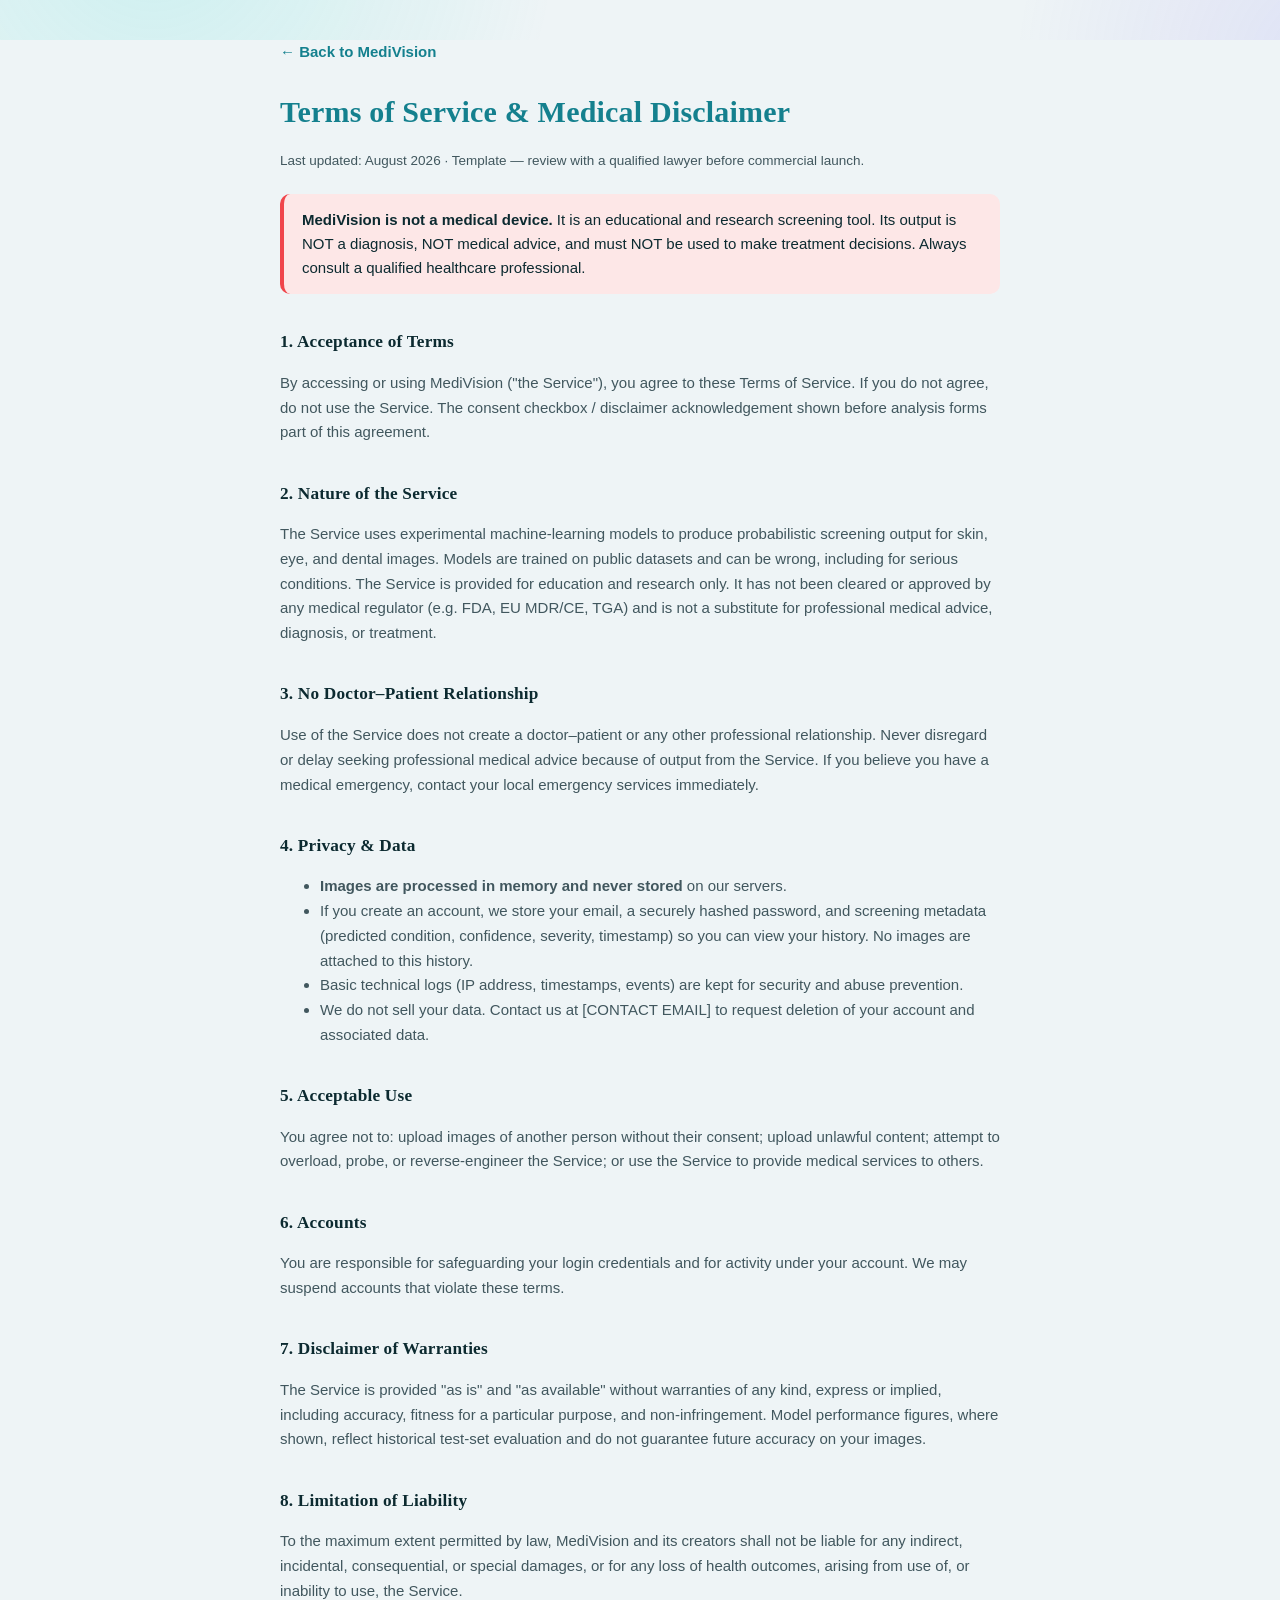
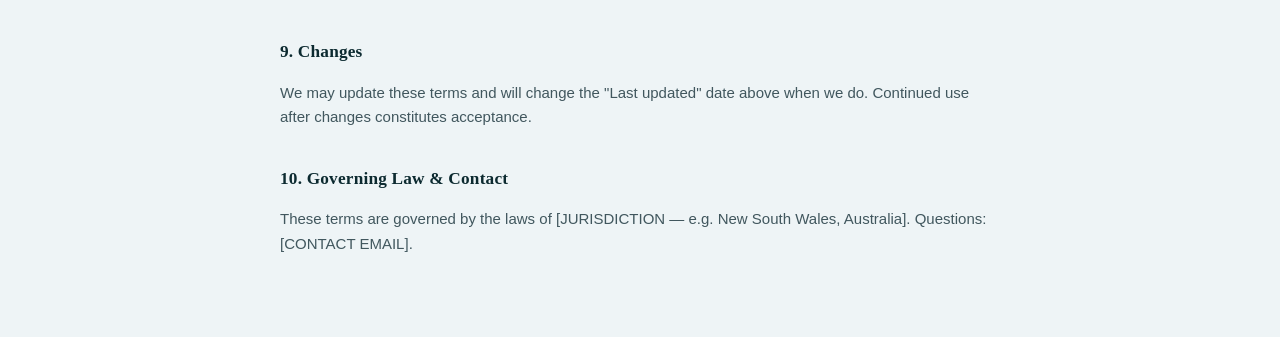
==== frontend/terms.html @ 8c98d2e4 "MediVision v2.0 - AI medical image screening" ====
<!DOCTYPE html>
<html lang="en">
<head>
  <meta charset="UTF-8" />
  <meta name="viewport" content="width=device-width, initial-scale=1.0" />
  <title>MediVision — Terms of Service &amp; Medical Disclaimer</title>
  <link rel="stylesheet" href="css/styles.css" />
  <style>
    .tos-wrap { max-width: 760px; margin: 40px auto 80px; padding: 0 20px; }
    .tos-wrap h1 { color: var(--teal, #14808E); }
    .tos-wrap h2 { margin-top: 2em; font-size: 1.15rem; }
    .tos-wrap p, .tos-wrap li { line-height: 1.65; color: var(--ink-2, #41575E); }
    .tos-updated { color: var(--ink-3, #6E858C); font-size: .9rem; }
    .tos-callout {
      background: var(--danger-soft, #FDE7E7); border-left: 4px solid var(--danger, #F0454B);
      padding: 14px 18px; border-radius: 10px; margin: 22px 0;
    }
    .tos-back { display: inline-block; margin-bottom: 24px; color: var(--teal, #14808E); font-weight: 600; text-decoration: none; }
  </style>
</head>
<body>
  <div class="tos-wrap">
    <a class="tos-back" href="index.html">&larr; Back to MediVision</a>
    <h1>Terms of Service &amp; Medical Disclaimer</h1>
    <p class="tos-updated">Last updated: August 2026 &middot; Template — review with a qualified lawyer before commercial launch.</p>

    <div class="tos-callout">
      <strong>MediVision is not a medical device.</strong> It is an educational and research
      screening tool. Its output is NOT a diagnosis, NOT medical advice, and must NOT be
      used to make treatment decisions. Always consult a qualified healthcare professional.
    </div>

    <h2>1. Acceptance of Terms</h2>
    <p>By accessing or using MediVision ("the Service"), you agree to these Terms of
    Service. If you do not agree, do not use the Service. The consent checkbox / disclaimer
    acknowledgement shown before analysis forms part of this agreement.</p>

    <h2>2. Nature of the Service</h2>
    <p>The Service uses experimental machine-learning models to produce probabilistic
    screening output for skin, eye, and dental images. Models are trained on public
    datasets and can be wrong, including for serious conditions. The Service is provided
    for education and research only. It has not been cleared or approved by any medical
    regulator (e.g. FDA, EU MDR/CE, TGA) and is not a substitute for professional medical
    advice, diagnosis, or treatment.</p>

    <h2>3. No Doctor–Patient Relationship</h2>
    <p>Use of the Service does not create a doctor–patient or any other professional
    relationship. Never disregard or delay seeking professional medical advice because of
    output from the Service. If you believe you have a medical emergency, contact your
    local emergency services immediately.</p>

    <h2>4. Privacy &amp; Data</h2>
    <ul>
      <li><strong>Images are processed in memory and never stored</strong> on our servers.</li>
      <li>If you create an account, we store your email, a securely hashed password, and
      screening metadata (predicted condition, confidence, severity, timestamp) so you can
      view your history. No images are attached to this history.</li>
      <li>Basic technical logs (IP address, timestamps, events) are kept for security and
      abuse prevention.</li>
      <li>We do not sell your data. Contact us at [CONTACT EMAIL] to request deletion of
      your account and associated data.</li>
    </ul>

    <h2>5. Acceptable Use</h2>
    <p>You agree not to: upload images of another person without their consent; upload
    unlawful content; attempt to overload, probe, or reverse-engineer the Service; or use
    the Service to provide medical services to others.</p>

    <h2>6. Accounts</h2>
    <p>You are responsible for safeguarding your login credentials and for activity under
    your account. We may suspend accounts that violate these terms.</p>

    <h2>7. Disclaimer of Warranties</h2>
    <p>The Service is provided "as is" and "as available" without warranties of any kind,
    express or implied, including accuracy, fitness for a particular purpose, and
    non-infringement. Model performance figures, where shown, reflect historical test-set
    evaluation and do not guarantee future accuracy on your images.</p>

    <h2>8. Limitation of Liability</h2>
    <p>To the maximum extent permitted by law, MediVision and its creators shall not be
    liable for any indirect, incidental, consequential, or special damages, or for any
    loss of health outcomes, arising from use of, or inability to use, the Service.</p>

    <h2>9. Changes</h2>
    <p>We may update these terms and will change the "Last updated" date above when we do.
    Continued use after changes constitutes acceptance.</p>

    <h2>10. Governing Law &amp; Contact</h2>
    <p>These terms are governed by the laws of [JURISDICTION — e.g. New South Wales,
    Australia]. Questions: [CONTACT EMAIL].</p>
  </div>
</body>
</html>
---- frontend/css/styles.css ----
/* =========================================================
   MediVision — bold-modern design system
   Light + dark themes, glassmorphism, gradients, motion.
   ========================================================= */
:root {
  /* Brand */
  --teal:        #14808E;
  --teal-deep:   #0C5A66;
  --teal-light:  #2BA6B4;
  --cyan:        #38E1D6;
  --green:       #5FD0A8;
  --green-deep:  #2FAE86;
  --violet:      #7C6CF4;
  --amber:       #F59E0B;
  --amber-text:  #92400E;
  --danger:      #F0454B;
  --danger-deep: #B91C1C;

  /* Gradients */
  --grad-brand:  linear-gradient(135deg, #14808E 0%, #2BA6B4 45%, #38E1D6 100%);
  --grad-cta:    linear-gradient(135deg, #14808E 0%, #2FAE86 100%);
  --grad-violet: linear-gradient(135deg, #2BA6B4 0%, #7C6CF4 100%);
  --grad-warm:   linear-gradient(135deg, #F59E0B 0%, #F0454B 100%);

  /* Light surfaces */
  --bg:          #EEF4F6;
  --bg-2:        #E2ECEF;
  --surface:     #FFFFFF;
  --surface-2:   #F6FAFB;
  --glass:       rgba(255, 255, 255, 0.72);
  --glass-brd:   rgba(255, 255, 255, 0.65);
  --border:      #DCE6EA;
  --border-2:    #E8EFF1;

  /* Text */
  --ink:         #0C2A30;
  --ink-2:       #41575E;
  --ink-3:       #6E858C;

  /* Soft tints */
  --teal-soft:   #E3F2F3;
  --green-soft:  #E2F6EE;
  --amber-soft:  #FEF3C7;
  --danger-soft: #FDE7E7;

  --shadow-sm:   0 1px 3px rgba(12, 42, 48, 0.06);
  --shadow-md:   0 8px 24px rgba(12, 42, 48, 0.10);
  --shadow-lg:   0 20px 48px rgba(12, 42, 48, 0.16);
  --shadow-glow: 0 12px 32px rgba(20, 128, 142, 0.28);

  --radius:      14px;
  --radius-lg:   20px;
  --radius-xl:   28px;
  --serif:       'Georgia', 'Times New Roman', Times, serif;
  --sans:        -apple-system, BlinkMacSystemFont, 'Segoe UI', Roboto, Oxygen,
                 Ubuntu, Cantarell, 'Helvetica Neue', Arial, sans-serif;
  --nav-height:  70px;
}

/* ---------- Dark theme ---------- */
[data-theme="dark"] {
  --bg:          #081519;
  --bg-2:        #0B1E23;
  --surface:     #0F262C;
  --surface-2:   #123038;
  --glass:       rgba(18, 48, 56, 0.62);
  --glass-brd:   rgba(95, 208, 168, 0.18);
  --border:      #1C3A42;
  --border-2:    #21434C;

  --ink:         #EAF6F6;
  --ink-2:       #A9C6CB;
  --ink-3:       #8AA7AC;

  --teal-soft:   #11343B;
  --green-soft:  #0F3A30;
  --amber-soft:  #3A2E0B;
  --danger-soft: #3A1414;

  --shadow-sm:   0 1px 3px rgba(0, 0, 0, 0.4);
  --shadow-md:   0 10px 28px rgba(0, 0, 0, 0.45);
  --shadow-lg:   0 24px 56px rgba(0, 0, 0, 0.55);
  --shadow-glow: 0 12px 36px rgba(56, 225, 214, 0.22);
}

* { box-sizing: border-box; }

html, body {
  margin: 0;
  padding: 0;
  background: var(--bg);
  color: var(--ink);
  font-family: var(--sans);
  font-size: 15px;
  line-height: 1.6;
  transition: background .4s ease, color .4s ease;
}

/* Ambient page background — soft brand aurora */
body::before {
  content: "";
  position: fixed;
  inset: 0;
  z-index: -2;
  background:
    radial-gradient(45rem 45rem at 12% -8%, rgba(56, 225, 214, 0.18), transparent 60%),
    radial-gradient(40rem 40rem at 105% 8%, rgba(124, 108, 244, 0.14), transparent 55%),
    radial-gradient(50rem 50rem at 50% 120%, rgba(47, 174, 134, 0.12), transparent 60%);
  pointer-events: none;
}

/* Medical-motif background layer (cross, heartbeat, cell, DNA) */
.med-bg {
  position: fixed;
  inset: 0;
  z-index: -1;
  color: var(--teal);
  opacity: 0.05;
  pointer-events: none;
}
[data-theme="dark"] .med-bg { color: var(--cyan); opacity: 0.07; }

h1, h2, h3, h4 { font-family: var(--serif); color: var(--ink); margin: 0; letter-spacing: .2px; }

a { color: var(--teal-light); text-decoration: none; }
a:hover { text-decoration: underline; }

::selection { background: rgba(43, 166, 180, 0.28); }

/* =========================================================
   Navbar
   ========================================================= */
.navbar {
  position: sticky;
  top: 0;
  z-index: 50;
  background: var(--glass);
  -webkit-backdrop-filter: saturate(160%) blur(14px);
  backdrop-filter: saturate(160%) blur(14px);
  border-bottom: 1px solid var(--border);
}
.nav-inner {
  max-width: 1220px;
  margin: 0 auto;
  display: flex;
  align-items: center;
  padding: 12px 32px;
  min-height: var(--nav-height);
  gap: 18px;
}
.brand {
  display: inline-flex;
  align-items: center;
  gap: 12px;
  font-family: var(--serif);
  font-size: 22px;
  font-weight: bold;
  color: var(--ink);
  text-decoration: none;
  margin-right: 36px;
}
.brand:hover { text-decoration: none; }
.brand-mark {
  width: 40px;
  height: 40px;
  border-radius: 12px;
  background: var(--grad-brand);
  color: white;
  display: inline-flex;
  align-items: center;
  justify-content: center;
  flex-shrink: 0;
  box-shadow: var(--shadow-glow);
  animation: floaty 6s ease-in-out infinite;
}
.brand-name {
  line-height: 1;
  background: var(--grad-brand);
  -webkit-background-clip: text;
  background-clip: text;
  -webkit-text-fill-color: transparent;
}
.brand-name small {
  display: block;
  -webkit-text-fill-color: var(--ink-3);
  font-family: var(--sans);
  font-size: 10.5px;
  font-weight: 600;
  letter-spacing: 2px;
  text-transform: uppercase;
  margin-top: 2px;
}

.nav-links {
  list-style: none;
  display: flex;
  gap: 30px;
  margin: 0;
  padding: 0;
}
.nav-links a {
  color: var(--ink-2);
  font-size: 14.5px;
  font-weight: 600;
  padding: 6px 2px;
  position: relative;
  transition: color .15s;
}
.nav-links a::after {
  content: "";
  position: absolute;
  left: 0; bottom: -2px;
  width: 0; height: 2px;
  border-radius: 2px;
  background: var(--grad-brand);
  transition: width .2s ease;
}
.nav-links a:hover { color: var(--teal-light); text-decoration: none; }
.nav-links a:hover::after { width: 100%; }
.nav-links a.active { color: var(--teal-light); }
.nav-links a.active::after { width: 100%; }

.nav-right { margin-left: auto; display: flex; align-items: center; gap: 12px; }

.badge {
  font-size: 11.5px;
  font-weight: 700;
  padding: 6px 14px;
  border-radius: 999px;
  white-space: nowrap;
  letter-spacing: .3px;
}
.badge-amber {
  background: var(--amber-soft);
  color: var(--amber-text);
  border: 1px solid rgba(245, 158, 11, .35);
}
[data-theme="dark"] .badge-amber { color: #FCD34D; }

/* Theme toggle */
.theme-toggle {
  width: 40px;
  height: 40px;
  border-radius: 12px;
  border: 1px solid var(--border);
  background: var(--surface);
  color: var(--ink-2);
  display: inline-flex;
  align-items: center;
  justify-content: center;
  cursor: pointer;
  transition: background .2s, color .2s, transform .2s, box-shadow .2s;
}
.theme-toggle:hover { color: var(--teal-light); box-shadow: var(--shadow-sm); transform: translateY(-1px); }
.theme-toggle .icon-moon { display: none; }
[data-theme="dark"] .theme-toggle .icon-sun { display: none; }
[data-theme="dark"] .theme-toggle .icon-moon { display: inline-flex; }

/* =========================================================
   Buttons
   ========================================================= */
.btn {
  display: inline-flex;
  align-items: center;
  justify-content: center;
  gap: 8px;
  padding: 12px 24px;
  font-size: 14px;
  font-weight: 700;
  font-family: var(--sans);
  border-radius: 12px;
  border: 1px solid transparent;
  cursor: pointer;
  transition: transform .15s ease, box-shadow .2s ease, background .2s ease, border-color .2s, color .2s;
}
.btn:active { transform: translateY(1px); }
.btn:disabled { opacity: .45; cursor: not-allowed; }
.btn-primary {
  background: var(--grad-cta);
  color: white;
  box-shadow: var(--shadow-glow);
}
.btn-primary:hover:not(:disabled) { transform: translateY(-2px); box-shadow: 0 16px 40px rgba(20, 128, 142, 0.36); }
.btn-outline {
  background: var(--surface);
  color: var(--teal-light);
  border-color: var(--teal-light);
}
.btn-outline:hover:not(:disabled) { background: var(--teal-soft); transform: translateY(-2px); }
.btn-ghost { background: transparent; color: var(--ink-3); }
.btn-ghost:hover:not(:disabled) { color: var(--teal-light); }
.btn-block { width: 100%; }
.btn-cta { padding: 15px 32px; font-size: 15.5px; border-radius: 14px; }

/* =========================================================
   Screens / containers
   ========================================================= */
.screen { display: none; animation: fadeUp .5s ease both; }
.screen.active { display: block; }

.container {
  max-width: 960px;
  margin: 0 auto;
  padding: 44px 24px 80px;
}
.screen-title {
  font-size: 30px;
  color: var(--ink);
  margin-bottom: 6px;
}
.screen-title.gradient {
  background: var(--grad-brand);
  -webkit-background-clip: text; background-clip: text;
  -webkit-text-fill-color: transparent;
}
.screen-sub { color: var(--ink-3); font-size: 14.5px; margin-bottom: 26px; }

/* =========================================================
   Landing — hero
   ========================================================= */
.hero {
  position: relative;
  text-align: center;
  padding: 86px 24px 36px;
  max-width: 860px;
  margin: 0 auto;
  overflow: hidden;
}
/* Floating blobs behind hero */
.hero-blobs { position: absolute; inset: -40px 0; z-index: -1; pointer-events: none; }
.hero-blobs span {
  position: absolute;
  border-radius: 50%;
  filter: blur(46px);
  opacity: .55;
  animation: drift 14s ease-in-out infinite;
}
.hero-blobs span:nth-child(1){ width:280px;height:280px; left:6%;  top:4%;  background:#38E1D6; }
.hero-blobs span:nth-child(2){ width:240px;height:240px; right:8%; top:0;   background:#7C6CF4; animation-delay:-4s; }
.hero-blobs span:nth-child(3){ width:300px;height:300px; left:38%; top:50%; background:#2FAE86; animation-delay:-8s; }

.hero-eyebrow {
  display: inline-flex;
  align-items: center;
  gap: 8px;
  background: var(--surface);
  border: 1px solid var(--border);
  color: var(--teal-light);
  font-size: 12.5px;
  font-weight: 700;
  letter-spacing: .4px;
  padding: 7px 16px;
  border-radius: 999px;
  box-shadow: var(--shadow-sm);
  margin-bottom: 24px;
}
.hero-eyebrow .dot {
  width: 8px; height: 8px; border-radius: 50%;
  background: var(--green-deep);
  box-shadow: 0 0 0 0 rgba(47, 174, 134, .6);
  animation: ping 1.8s ease-out infinite;
}
.hero-icon {
  width: 84px;
  height: 84px;
  margin: 0 auto 26px;
  border-radius: 26px;
  background: var(--grad-brand);
  color: white;
  display: flex;
  align-items: center;
  justify-content: center;
  position: relative;
  box-shadow: var(--shadow-glow);
  animation: floaty 6s ease-in-out infinite;
}
.hero-icon::after {
  content: "";
  position: absolute;
  inset: -10px;
  border-radius: 32px;
  border: 2px solid rgba(43, 166, 180, .35);
  animation: ping 2.6s ease-out infinite;
}
.hero-title {
  font-size: 46px;
  line-height: 1.1;
  margin-bottom: 16px;
}
.hero-title .accent {
  background: var(--grad-brand);
  -webkit-background-clip: text; background-clip: text;
  -webkit-text-fill-color: transparent;
}
.hero-sub {
  color: var(--ink-2);
  font-size: 17px;
  margin: 0 auto 30px;
  max-width: 660px;
  line-height: 1.7;
}
.hero-cta-row { display: flex; gap: 14px; justify-content: center; flex-wrap: wrap; }

/* Hero illustration */
.hero-figure { max-width: 600px; margin: 40px auto 0; padding: 0 16px; }
.hf { width: 100%; height: auto; display: block; filter: drop-shadow(0 16px 32px rgba(12, 42, 48, 0.12)); }
.hf-frame { fill: var(--surface); stroke: var(--border); stroke-width: 1.5; }
.hf-dot { fill: var(--border); }
.hf-photo { fill: var(--teal-soft); stroke: var(--border); stroke-width: 1; }
.hf-blob { fill: rgba(240, 69, 75, 0.18); }
.hf-blob2 { fill: rgba(245, 158, 11, 0.28); }
.hf-lesion { fill: rgba(150, 60, 45, 0.6); }
.hf-bracket { fill: none; stroke: var(--cyan); stroke-width: 2.5; stroke-linecap: round; }
.hf-scan { fill: var(--cyan); opacity: 0.75; animation: hfscan 2.8s ease-in-out infinite; }
.hf-arrow { fill: none; stroke: var(--teal-light); stroke-width: 2; }
.hf-ah { fill: var(--teal-light); }
.hf-card { fill: var(--surface-2); stroke: var(--border); stroke-width: 1; }
.hf-ring-track { fill: none; stroke: var(--border-2); stroke-width: 6; }
.hf-ring { fill: none; stroke: url(#hfgrad); stroke-width: 6; }
.hf-pct { fill: var(--ink); font-family: var(--serif); font-weight: bold; font-size: 15px; }
.hf-title { fill: var(--ink); font-family: var(--sans); font-weight: 700; font-size: 16px; }
.hf-sub { fill: var(--ink-3); font-family: var(--sans); font-size: 12px; }
.hf-bar-tr { fill: var(--border-2); }
.hf-bar { fill: var(--teal-light); }
.hf-bar2 { fill: var(--green); }
@keyframes hfscan { 0%, 100% { transform: translateY(0); } 50% { transform: translateY(155px); } }

/* Hero stat strip */
.hero-stats {
  display: flex;
  justify-content: center;
  flex-wrap: wrap;
  gap: 14px;
  max-width: 720px;
  margin: 40px auto 0;
  padding: 0 24px;
}
.stat-chip {
  flex: 1 1 150px;
  background: var(--glass);
  -webkit-backdrop-filter: blur(10px);
  backdrop-filter: blur(10px);
  border: 1px solid var(--border);
  border-radius: var(--radius);
  padding: 16px 18px;
  text-align: center;
  box-shadow: var(--shadow-sm);
}
.stat-num {
  font-family: var(--serif);
  font-size: 30px;
  font-weight: bold;
  background: var(--grad-brand);
  -webkit-background-clip: text; background-clip: text;
  -webkit-text-fill-color: transparent;
  line-height: 1;
}
.stat-label { font-size: 12.5px; color: var(--ink-3); margin-top: 6px; font-weight: 600; letter-spacing: .3px; }

/* =========================================================
   Domain cards
   ========================================================= */
.domain-hint {
  max-width: 760px;
  margin: 56px auto 0;
  padding: 0 24px;
  text-align: center;
  color: var(--ink-3);
  font-size: 14px;
}
.domain-cards {
  display: grid;
  grid-template-columns: repeat(3, 1fr);
  gap: 22px;
  max-width: 1120px;
  margin: 22px auto 48px;
  padding: 0 24px;
}
.domain-card {
  position: relative;
  background: var(--surface);
  border: 1px solid var(--border);
  border-radius: var(--radius-lg);
  padding: 28px 26px 22px;
  text-align: left;
  cursor: pointer;
  transition: border-color .2s, box-shadow .25s, transform .25s;
  font-family: inherit;
  display: flex;
  flex-direction: column;
  min-height: 270px;
  overflow: hidden;
}
.domain-card::before {
  content: "";
  position: absolute;
  inset: 0 0 auto 0;
  height: 4px;
  background: var(--grad-brand);
  transform: scaleX(0);
  transform-origin: left;
  transition: transform .3s ease;
}
.domain-card:hover { border-color: transparent; box-shadow: var(--shadow-lg); transform: translateY(-6px); }
.domain-card:hover::before { transform: scaleX(1); }
.domain-card:hover .domain-foot { color: var(--teal-light); gap: 10px; }
.domain-icon {
  width: 62px;
  height: 62px;
  border-radius: 16px;
  background: var(--teal-soft);
  color: var(--teal);
  display: flex;
  align-items: center;
  justify-content: center;
  margin-bottom: 16px;
  transition: transform .25s ease;
}
[data-theme="dark"] .domain-icon { color: var(--cyan); }
.domain-card:hover .domain-icon { transform: scale(1.06) rotate(-3deg); }
.domain-card h3 { font-size: 20px; margin-bottom: 4px; color: var(--ink); }
.domain-sub { font-size: 12.5px; color: var(--teal-light); margin-bottom: 14px; font-weight: 700; letter-spacing: .3px; text-transform: uppercase; }
.domain-detect { font-size: 13.5px; color: var(--ink-2); line-height: 1.55; flex: 1; }
.domain-detect strong { color: var(--ink); }
.domain-chips { display: flex; flex-wrap: wrap; gap: 6px; margin: 12px 0 4px; }
.domain-chips span {
  font-size: 11px;
  font-weight: 600;
  color: var(--ink-2);
  background: var(--surface-2);
  border: 1px solid var(--border);
  padding: 3px 9px;
  border-radius: 999px;
}
.domain-foot {
  font-size: 12.5px;
  color: var(--ink-3);
  margin-top: 16px;
  font-weight: 700;
  letter-spacing: .3px;
  display: inline-flex;
  align-items: center;
  gap: 6px;
  transition: color .2s, gap .2s;
}

/* =========================================================
   Disclaimer banner + proceed CTA
   ========================================================= */
.disclaimer-banner {
  display: flex;
  gap: 14px;
  align-items: flex-start;
  max-width: 1120px;
  margin: 8px auto;
  padding: 16px 20px;
  background: var(--amber-soft);
  border: 1px solid rgba(245, 158, 11, .35);
  color: var(--amber-text);
  border-radius: var(--radius);
  font-size: 13.5px;
  line-height: 1.55;
}
[data-theme="dark"] .disclaimer-banner { color: #FCD34D; }
.disclaimer-icon, .info-icon, .alert-dot {
  display: inline-flex;
  align-items: center;
  justify-content: center;
  flex-shrink: 0;
}
.disclaimer-icon { color: var(--amber); margin-top: 2px; }
.proceed-wrap { text-align: center; margin: 18px auto 72px; }

/* =========================================================
   Info sections (How It Works / About)
   ========================================================= */
.info-section { padding: 72px 24px; border-top: 1px solid var(--border); }
.info-section-alt { background: var(--bg-2); }
.info-section-inner { max-width: 1120px; margin: 0 auto; }
.section-eyebrow {
  text-transform: uppercase;
  letter-spacing: 2.5px;
  font-size: 12px;
  font-weight: 800;
  color: var(--green-deep);
  margin-bottom: 10px;
}
.section-title { font-size: 34px; color: var(--ink); margin-bottom: 12px; }
.section-lead { color: var(--ink-2); font-size: 16px; line-height: 1.7; max-width: 780px; margin-bottom: 40px; }

/* How It Works — 4 step grid */
.steps-grid { display: grid; grid-template-columns: repeat(4, 1fr); gap: 20px; }
.step-card {
  background: var(--surface);
  border: 1px solid var(--border);
  border-radius: var(--radius-lg);
  padding: 26px 22px 22px;
  position: relative;
  transition: transform .2s, box-shadow .2s;
}
.step-card:hover { transform: translateY(-4px); box-shadow: var(--shadow-md); }
.step-num {
  position: absolute;
  top: -14px; left: 22px;
  width: 34px; height: 34px;
  border-radius: 50%;
  background: var(--grad-cta);
  color: white;
  font-family: var(--serif);
  font-weight: bold;
  font-size: 15px;
  display: flex; align-items: center; justify-content: center;
  box-shadow: var(--shadow-glow);
}
.step-icon {
  width: 50px; height: 50px;
  border-radius: 14px;
  background: var(--teal-soft);
  color: var(--teal);
  display: flex; align-items: center; justify-content: center;
  margin: 6px 0 14px;
}
[data-theme="dark"] .step-icon { color: var(--cyan); }
.step-card h4 { font-size: 16.5px; color: var(--ink); margin-bottom: 6px; }
.step-card p { font-size: 13.5px; color: var(--ink-2); margin: 0; line-height: 1.6; }

/* About */
.about-grid { display: grid; grid-template-columns: repeat(2, 1fr); gap: 20px; margin-bottom: 44px; }
.about-card {
  background: var(--surface);
  border: 1px solid var(--border);
  border-radius: var(--radius-lg);
  padding: 24px;
  box-shadow: var(--shadow-sm);
  transition: transform .2s, box-shadow .2s;
}
.about-card:hover { transform: translateY(-3px); box-shadow: var(--shadow-md); }
.about-card h4 { font-size: 17.5px; color: var(--ink); margin-bottom: 8px; }
.about-card p { font-size: 14px; color: var(--ink-2); margin: 0; line-height: 1.65; }
.team-block {
  background: var(--surface);
  border: 1px solid var(--border);
  border-left: 4px solid var(--green-deep);
  border-radius: var(--radius-lg);
  padding: 24px 26px;
  margin-bottom: 24px;
}
.team-heading { font-size: 17.5px; color: var(--ink); margin-bottom: 16px; }
.team-grid { display: grid; grid-template-columns: repeat(3, 1fr); gap: 18px; }
.team-name { font-family: var(--serif); font-weight: bold; font-size: 16px; color: var(--ink); }
.team-id { font-size: 13px; color: var(--ink-3); }
.about-footnote { font-size: 12.5px; color: var(--ink-3); font-style: italic; text-align: center; padding-top: 12px; }

/* =========================================================
   Upload screen
   ========================================================= */
.info-banner {
  display: flex; align-items: center; gap: 12px;
  background: var(--teal-soft);
  border: 1px solid var(--border);
  color: var(--teal-deep);
  padding: 13px 16px;
  border-radius: var(--radius);
  margin-bottom: 22px;
  font-size: 13.5px;
}
[data-theme="dark"] .info-banner { color: var(--cyan); }
.info-icon { color: var(--teal-light); }

.upload-zone {
  position: relative;
  border: 2px dashed var(--teal-light);
  background: var(--surface);
  border-radius: var(--radius-lg);
  padding: 60px 24px;
  text-align: center;
  cursor: pointer;
  transition: background .2s, border-color .2s, transform .2s, box-shadow .2s;
  overflow: hidden;
}
.upload-zone::after {
  content: "";
  position: absolute; inset: 0;
  background: radial-gradient(30rem 16rem at 50% -20%, rgba(56,225,214,.12), transparent 70%);
  pointer-events: none;
}
.upload-zone:hover, .upload-zone.dragover {
  background: var(--teal-soft);
  border-color: var(--green-deep);
  transform: translateY(-2px);
  box-shadow: var(--shadow-md);
}
.upload-zone:focus { outline: 2px solid var(--teal-light); outline-offset: 4px; }
.upload-icon { color: var(--teal-light); margin: 0 auto 14px; display: flex; justify-content: center; }
.upload-icon svg { animation: floaty 5s ease-in-out infinite; }
.upload-title { font-family: var(--serif); color: var(--ink); font-size: 23px; font-weight: bold; }
.upload-sub { color: var(--ink-2); font-size: 13px; margin-top: 6px; }
.upload-meta { color: var(--teal-light); font-size: 12px; margin-top: 8px; font-weight: 600; }

.preview-card {
  display: flex; align-items: center; gap: 14px;
  background: var(--surface);
  border: 1px solid var(--border);
  border-radius: var(--radius);
  padding: 12px 16px;
  margin-top: 18px;
  animation: fadeUp .35s ease both;
}
.preview-card img { width: 58px; height: 58px; object-fit: cover; border-radius: 10px; background: var(--surface-2); }
.preview-meta { flex: 1; }
.preview-name { font-weight: 700; color: var(--ink); font-size: 14px; }
.preview-size { font-size: 12px; color: var(--ink-3); }
.loaded-badge {
  color: var(--green-deep); font-weight: 700; font-size: 13px; white-space: nowrap;
  display: inline-flex; align-items: center; gap: 6px;
  background: var(--green-soft); padding: 6px 12px; border-radius: 999px;
}

.field-label { display: block; margin: 24px 0 8px; font-size: 13px; color: var(--ink-2); font-weight: 700; }
textarea {
  width: 100%;
  background: var(--surface);
  border: 1px solid var(--border);
  border-radius: var(--radius);
  padding: 13px 15px;
  font-family: var(--sans);
  font-size: 14px;
  resize: vertical;
  color: var(--ink);
  transition: border-color .2s, box-shadow .2s;
}
textarea:focus { outline: none; border-color: var(--teal-light); box-shadow: 0 0 0 4px rgba(43,166,180,0.16); }
textarea::placeholder { color: var(--ink-3); }

/* Symptom quick chips on upload */
.chip-hint { font-size: 12px; color: var(--ink-3); margin: 10px 0 0; }
.symptom-chips { display: flex; flex-wrap: wrap; gap: 8px; margin-top: 10px; }
.symptom-chip {
  font-size: 12.5px; font-weight: 600;
  color: var(--teal-light);
  background: var(--surface);
  border: 1px solid var(--border);
  padding: 6px 13px;
  border-radius: 999px;
  cursor: pointer;
  transition: background .15s, color .15s, border-color .15s, transform .15s;
}
.symptom-chip:hover { background: var(--teal-soft); transform: translateY(-1px); }
.symptom-chip.added { background: var(--grad-cta); color: white; border-color: transparent; }

#analyze-btn { margin-top: 22px; }

.secondary-strip {
  display: flex; gap: 10px; align-items: center;
  margin-top: 22px; padding: 12px 16px;
  background: var(--amber-soft);
  border: 1px solid rgba(245, 158, 11, .35);
  color: var(--amber-text);
  font-size: 13px;
  border-radius: var(--radius);
}
[data-theme="dark"] .secondary-strip { color: #FCD34D; }
.upload-actions { margin-top: 22px; }

/* Accepted image-type tiles */
.accepts {
  display: grid;
  grid-template-columns: repeat(3, 1fr);
  gap: 12px;
  margin-top: 18px;
}
.accept-tile {
  display: flex;
  align-items: center;
  gap: 12px;
  background: var(--surface);
  border: 1px solid var(--border);
  border-radius: var(--radius);
  padding: 14px 16px;
  box-shadow: var(--shadow-sm);
}
.accept-ic {
  width: 40px; height: 40px; border-radius: 11px; flex-shrink: 0;
  background: var(--teal-soft); color: var(--teal);
  display: inline-flex; align-items: center; justify-content: center;
}
[data-theme="dark"] .accept-ic { color: var(--cyan); }
.accept-tile strong { display: block; font-size: 13.5px; color: var(--ink); }
.accept-tile span { font-size: 12px; color: var(--ink-3); }

/* =========================================================
   Results
   ========================================================= */
.results-header {
  display: flex; justify-content: space-between; align-items: center;
  flex-wrap: wrap; gap: 16px; margin-bottom: 22px;
}
.header-pills { display: flex; gap: 10px; flex-wrap: wrap; }
.pill { padding: 7px 15px; border-radius: 999px; font-size: 13px; font-weight: 700; border: 1px solid transparent; }
.pill-green { background: var(--green-soft); color: var(--green-deep); border-color: rgba(47,174,134,.35); }
.pill-blue  { background: var(--teal-soft); color: var(--teal-deep); border-color: var(--border); }
[data-theme="dark"] .pill-blue { color: var(--cyan); }
.pill-red   { background: var(--danger-soft); color: var(--danger-deep); border-color: rgba(240,69,75,.35); }
[data-theme="dark"] .pill-red { color: #FCA5A5; }

.alert-low-conf {
  background: var(--danger-soft);
  border: 1px solid rgba(240,69,75,.35);
  color: var(--danger-deep);
  border-radius: var(--radius);
  padding: 14px 16px;
  display: flex; gap: 12px;
  margin-bottom: 20px;
  font-size: 13px;
  animation: fadeUp .4s ease both;
}
[data-theme="dark"] .alert-low-conf { color: #FCA5A5; }
.alert-dot { color: var(--danger); }

/* Hero result: diagnosis + gauge */
.result-hero {
  display: grid;
  grid-template-columns: 1fr auto;
  gap: 24px;
  align-items: center;
  background: var(--surface);
  border: 1px solid var(--border);
  border-radius: var(--radius-lg);
  padding: 26px 28px;
  margin-bottom: 22px;
  box-shadow: var(--shadow-md);
  position: relative;
  overflow: hidden;
}
.result-hero::before {
  content: "";
  position: absolute; inset: 0 auto 0 0; width: 6px;
  background: var(--grad-cta);
}
.result-hero-main .rh-label { font-size: 11.5px; font-weight: 800; letter-spacing: 1.5px; color: var(--ink-3); text-transform: uppercase; }
.result-hero-main .rh-name {
  font-family: var(--serif);
  font-size: 34px;
  font-weight: bold;
  color: var(--ink);
  margin: 4px 0 8px;
  line-height: 1.1;
}
.result-hero-main .rh-desc { font-size: 14.5px; color: var(--ink-2); max-width: 460px; line-height: 1.6; }

/* SVG confidence gauge */
.gauge { position: relative; width: 150px; height: 150px; flex-shrink: 0; }
.gauge svg { transform: rotate(-90deg); width: 150px; height: 150px; }
.gauge .track { fill: none; stroke: var(--border-2); stroke-width: 13; }
.gauge .meter {
  fill: none;
  stroke: url(#gaugeGrad);
  stroke-width: 13;
  stroke-linecap: round;
  stroke-dasharray: 339.292;
  stroke-dashoffset: 339.292;
  transition: stroke-dashoffset 1.1s cubic-bezier(.22,1,.36,1);
}
.gauge.sev-urgent .meter { stroke: var(--danger); }
.gauge.sev-moderate .meter { stroke: var(--amber); }
.gauge.low .meter { stroke: var(--danger); }
.gauge-center {
  position: absolute; inset: 0;
  display: flex; flex-direction: column;
  align-items: center; justify-content: center;
}
.gauge-pct { font-family: var(--serif); font-size: 32px; font-weight: bold; color: var(--ink); line-height: 1; }
.gauge-cap { font-size: 11px; font-weight: 700; letter-spacing: .5px; color: var(--ink-3); text-transform: uppercase; margin-top: 4px; }

.results-row { display: grid; grid-template-columns: 1fr 1fr; gap: 20px; margin-bottom: 22px; }
.card {
  background: var(--surface);
  border: 1px solid var(--border);
  border-radius: var(--radius-lg);
  padding: 22px 22px;
  box-shadow: var(--shadow-sm);
}
.card-title {
  font-family: var(--serif);
  color: var(--ink);
  font-size: 18px;
  font-weight: bold;
  margin-bottom: 16px;
  display: flex; align-items: center; gap: 10px;
}
.card-title .ct-icon {
  width: 32px; height: 32px; border-radius: 9px;
  display: inline-flex; align-items: center; justify-content: center;
  background: var(--teal-soft); color: var(--teal);
  flex-shrink: 0;
}
[data-theme="dark"] .card-title .ct-icon { color: var(--cyan); }

.bar-chart { display: flex; flex-direction: column; gap: 10px; }
.bar-row { display: grid; grid-template-columns: 132px 1fr 46px; gap: 10px; align-items: center; font-size: 13px; }
.bar-label { color: var(--ink); font-weight: 500; }
.bar-track { background: var(--surface-2); border-radius: 999px; height: 12px; overflow: hidden; border: 1px solid var(--border-2); }
.bar-fill { height: 100%; border-radius: 999px; width: 0; transition: width .9s cubic-bezier(.22,1,.36,1); }
.bar-fill.top { background: var(--grad-cta); }
.bar-fill.urgent { background: var(--grad-warm); }
.bar-fill.other { background: linear-gradient(90deg, #9FC9CF, #B7D4DA); }
.bar-pct { color: var(--ink-2); text-align: right; font-weight: 700; font-variant-numeric: tabular-nums; }

.gradcam-wrap { display: flex; flex-direction: column; align-items: center; }
.cam-compare { display: grid; grid-template-columns: 1fr 1fr; gap: 12px; width: 100%; }
.cam-fig { margin: 0; display: flex; flex-direction: column; align-items: center; gap: 6px; }
.cam-fig img {
  width: 100%; max-height: 230px; object-fit: contain;
  border-radius: 12px; border: 1px solid var(--border); background: var(--surface-2);
}
.cam-fig figcaption { font-size: 12px; font-weight: 700; color: var(--ink-3); letter-spacing: .3px; }
.cam-legend { display: flex; align-items: center; gap: 8px; margin-top: 12px; width: 100%; font-size: 12px; color: var(--ink-2); }
.legend-bar { flex: 1; height: 9px; border-radius: 5px; background: linear-gradient(90deg, #2563EB 0%, #22C55E 50%, #EF4444 100%); }
.cam-caption { margin-top: 8px; font-size: 12px; color: var(--ink-3); font-style: italic; text-align: center; }
.cam-trust { margin-top: 8px; font-size: 12px; font-weight: 600; color: var(--teal-light); text-align: center; }
.cam-trust em { font-style: italic; }

/* Symptoms + precautions grid */
.insight-row { display: grid; grid-template-columns: 1fr 1fr; gap: 20px; margin-bottom: 22px; }
.chip-list { display: flex; flex-wrap: wrap; gap: 9px; }
.chip-list .s-chip {
  display: inline-flex; align-items: center; gap: 7px;
  font-size: 13px; font-weight: 600;
  color: var(--ink);
  background: var(--surface-2);
  border: 1px solid var(--border);
  padding: 8px 13px;
  border-radius: 999px;
}
.chip-list .s-chip .pulse { width: 7px; height: 7px; border-radius: 50%; background: var(--teal-light); flex-shrink: 0; }
.s-chip.matched { background: var(--green-soft); border-color: rgba(47,174,134,.4); color: var(--green-deep); }
.s-chip.matched .pulse { background: var(--green-deep); }

.precaution-list { list-style: none; margin: 0; padding: 0; display: flex; flex-direction: column; gap: 11px; }
.precaution-list li { display: flex; gap: 11px; align-items: flex-start; font-size: 13.5px; color: var(--ink-2); line-height: 1.5; }
.precaution-list .tick {
  width: 22px; height: 22px; border-radius: 50%;
  background: var(--green-soft); color: var(--green-deep);
  display: inline-flex; align-items: center; justify-content: center;
  flex-shrink: 0; margin-top: 1px;
}

/* When to see a doctor callout */
.doctor-callout {
  display: flex; gap: 14px; align-items: flex-start;
  background: linear-gradient(135deg, rgba(20,128,142,.08), rgba(124,108,244,.08));
  border: 1px solid var(--border);
  border-left: 4px solid var(--teal-light);
  border-radius: var(--radius);
  padding: 16px 18px;
  margin-bottom: 22px;
}
.doctor-callout .dc-icon {
  width: 40px; height: 40px; border-radius: 12px;
  background: var(--grad-violet); color: white;
  display: inline-flex; align-items: center; justify-content: center; flex-shrink: 0;
}
.doctor-callout h4 { font-size: 15px; color: var(--ink); margin-bottom: 3px; }
.doctor-callout p { margin: 0; font-size: 13.5px; color: var(--ink-2); line-height: 1.55; }

.symptom-list {
  display: flex; flex-direction: column; gap: 8px;
  background: var(--green-soft);
  border-left: 4px solid var(--green-deep);
  padding: 13px 15px;
  border-radius: 10px;
  font-size: 13px;
}
.symptom-item { color: var(--ink); }
.symptom-item strong { color: var(--green-deep); }

.severity-banner {
  padding: 16px 18px;
  border-radius: var(--radius);
  margin-bottom: 22px;
  display: flex; align-items: center; gap: 14px;
  font-size: 14px;
  border: 1px solid;
}
.severity-banner.urgent { background: var(--danger-soft); border-color: rgba(240,69,75,.4); color: var(--danger-deep); }
[data-theme="dark"] .severity-banner.urgent { color: #FCA5A5; }
.severity-banner.moderate { background: var(--amber-soft); border-color: rgba(245,158,11,.4); color: var(--amber-text); }
[data-theme="dark"] .severity-banner.moderate { color: #FCD34D; }
.severity-banner.mild, .severity-banner.normal { background: var(--green-soft); border-color: rgba(47,174,134,.4); color: var(--green-deep); }
.severity-label {
  font-family: var(--serif); font-weight: bold; font-size: 14px; letter-spacing: 1px;
  padding: 5px 12px; border-radius: 8px;
  background: rgba(255, 255, 255, 0.6); color: inherit;
}
[data-theme="dark"] .severity-label { background: rgba(0,0,0,0.25); }

.explanation-card { background: linear-gradient(135deg, var(--green-soft), var(--teal-soft)); border-color: var(--border); }
.explanation-card .card-title { color: var(--green-deep); }
.explanation-card p { margin: 0; color: var(--ink); font-size: 14.5px; line-height: 1.7; }

.advice-strip {
  display: flex; gap: 10px; align-items: center;
  background: var(--amber-soft);
  border: 1px solid rgba(245,158,11,.35);
  color: var(--amber-text);
  padding: 12px 16px;
  border-radius: var(--radius);
  font-size: 13px;
  margin: 22px 0;
}
[data-theme="dark"] .advice-strip { color: #FCD34D; }
.results-actions { display: flex; gap: 12px; justify-content: center; }

/* =========================================================
   Disclaimer modal
   ========================================================= */
.modal-overlay {
  position: fixed; inset: 0;
  background: rgba(8, 21, 25, 0.7);
  -webkit-backdrop-filter: blur(6px); backdrop-filter: blur(6px);
  display: flex; align-items: center; justify-content: center;
  z-index: 999; padding: 24px;
}
.modal-card {
  background: var(--surface);
  border: 1px solid var(--border);
  border-radius: var(--radius-lg);
  padding: 34px;
  max-width: 580px; width: 100%;
  box-shadow: var(--shadow-lg);
  animation: fadeUp .4s ease both;
}
.modal-icon {
  width: 60px; height: 60px; border-radius: 18px;
  background: var(--grad-warm); color: white;
  display: flex; align-items: center; justify-content: center;
  margin: 0 auto 18px;
  box-shadow: 0 12px 28px rgba(240,69,75,.3);
}
.modal-card h2 { text-align: center; margin-bottom: 16px; color: var(--ink); }
.modal-card p { color: var(--ink-2); font-size: 14px; margin: 0 0 12px; }

/* =========================================================
   Toast / spinner
   ========================================================= */
.toast {
  position: fixed; bottom: 24px; left: 50%;
  transform: translateX(-50%) translateY(8px);
  background: var(--ink); color: var(--surface);
  padding: 13px 22px; border-radius: 12px;
  box-shadow: var(--shadow-lg); font-size: 14px;
  opacity: 0; pointer-events: none;
  transition: opacity .25s, transform .25s;
  z-index: 1200; max-width: 90vw;
  border: 1px solid var(--border);
}
.toast.show { opacity: 1; transform: translateX(-50%) translateY(0); }

.spinner-overlay {
  position: fixed; inset: 0;
  background: var(--glass);
  -webkit-backdrop-filter: blur(10px); backdrop-filter: blur(10px);
  display: flex; flex-direction: column; align-items: center; justify-content: center;
  gap: 18px; z-index: 800;
}
.pipeline { display: flex; flex-direction: column; align-items: center; gap: 16px; }
.spinner {
  width: 54px; height: 54px;
  border: 4px solid var(--border);
  border-top-color: var(--teal-light);
  border-radius: 50%;
  animation: spin 0.9s linear infinite;
}
.spinner-text { font-family: var(--serif); color: var(--ink); font-size: 17px; }
.pipe-steps { list-style: none; margin: 6px 0 0; padding: 0; text-align: left; min-width: 280px; }
.pipe-step { display: flex; align-items: center; gap: 12px; padding: 8px 0; font-size: 14px; color: var(--ink-3); transition: color .2s ease; }
.pipe-dot {
  width: 18px; height: 18px; border-radius: 50%;
  border: 2px solid var(--border); flex-shrink: 0; position: relative;
  transition: border-color .2s ease, background .2s ease;
}
.pipe-step.active { color: var(--teal-light); font-weight: 700; }
.pipe-step.active .pipe-dot { border-color: var(--teal-light); border-top-color: transparent; animation: spin 0.7s linear infinite; }
.pipe-step.done { color: var(--green-deep); }
.pipe-step.done .pipe-dot { border-color: var(--green-deep); background: var(--green-deep); animation: none; }
.pipe-step.done .pipe-dot::after {
  content: ""; position: absolute; left: 5px; top: 2px;
  width: 4px; height: 8px; border: solid white; border-width: 0 2px 2px 0; transform: rotate(45deg);
}

/* =========================================================
   Utilities + keyframes
   ========================================================= */
.hidden { display: none !important; }
[id="home"], [id="how"], [id="about"] { scroll-margin-top: calc(var(--nav-height) + 8px); }

/* Programmatically-focused page headings shouldn't show a focus ring */
.screen h1:focus, .screen h2:focus { outline: none; }

@keyframes spin { to { transform: rotate(360deg); } }
@keyframes floaty { 0%,100% { transform: translateY(0); } 50% { transform: translateY(-7px); } }
@keyframes drift {
  0%,100% { transform: translate(0,0) scale(1); }
  33%     { transform: translate(18px,-14px) scale(1.06); }
  66%     { transform: translate(-14px,12px) scale(.96); }
}
@keyframes ping {
  0%   { box-shadow: 0 0 0 0 rgba(47,174,134,.5); }
  70%  { box-shadow: 0 0 0 10px rgba(47,174,134,0); }
  100% { box-shadow: 0 0 0 0 rgba(47,174,134,0); }
}
.hero-icon::after { animation-name: ringpulse; }
@keyframes ringpulse {
  0%   { transform: scale(1); opacity: .7; }
  100% { transform: scale(1.18); opacity: 0; }
}
@keyframes fadeUp { from { opacity: 0; transform: translateY(14px); } to { opacity: 1; transform: translateY(0); } }

@media (prefers-reduced-motion: reduce) {
  *, *::before, *::after { animation: none !important; transition: none !important; }
}

/* =========================================================
   Standalone pages (Home wrap / How It Works / About)
   ========================================================= */
.home-wrap { max-width: 1120px; margin: 0 auto; padding: 0 24px; }

.page { max-width: 1080px; margin: 0 auto; padding: 52px 24px 64px; }
.page-hero { text-align: center; max-width: 780px; margin: 0 auto 44px; }
.page-hero .section-eyebrow { margin-bottom: 10px; }
.page-title {
  font-size: 42px;
  line-height: 1.1;
  margin-bottom: 14px;
  background: var(--grad-brand);
  -webkit-background-clip: text; background-clip: text;
  -webkit-text-fill-color: transparent;
}
.page-lead { color: var(--ink-2); font-size: 16.5px; line-height: 1.7; }

.block-title { font-size: 23px; color: var(--ink); text-align: center; margin: 8px 0 20px; }

/* Flow rail (How It Works) */
.flow-rail {
  display: flex; align-items: flex-start; justify-content: center;
  flex-wrap: wrap; gap: 4px; max-width: 760px; margin: 0 auto 44px;
}
.flow-node { display: flex; flex-direction: column; align-items: center; gap: 9px; font-size: 13px; font-weight: 700; color: var(--ink-2); width: 92px; }
.flow-dot {
  width: 46px; height: 46px; border-radius: 50%;
  background: var(--grad-cta); color: white;
  display: flex; align-items: center; justify-content: center;
  font-family: var(--serif); font-weight: bold; font-size: 17px;
  box-shadow: var(--shadow-glow);
}
.flow-line { flex: 1; min-width: 24px; height: 2px; margin-top: 22px; background: linear-gradient(90deg, var(--teal-light), var(--green-deep)); }

/* What every result includes (How It Works) */
.output-grid { display: grid; grid-template-columns: repeat(2, 1fr); gap: 16px; margin-bottom: 40px; }
.output-item {
  display: flex; gap: 14px; align-items: flex-start;
  background: var(--surface); border: 1px solid var(--border);
  border-radius: var(--radius-lg); padding: 18px 20px; box-shadow: var(--shadow-sm);
  transition: transform .2s, box-shadow .2s;
}
.output-item:hover { transform: translateY(-3px); box-shadow: var(--shadow-md); }
.oi-icon {
  width: 42px; height: 42px; border-radius: 12px; flex-shrink: 0;
  background: var(--teal-soft); color: var(--teal);
  display: inline-flex; align-items: center; justify-content: center;
}
[data-theme="dark"] .oi-icon { color: var(--cyan); }
.output-item strong { display: block; color: var(--ink); font-size: 15px; margin-bottom: 3px; }
.output-item p { margin: 0; font-size: 13.5px; color: var(--ink-2); line-height: 1.55; }

.page-cta { text-align: center; margin-top: 8px; }

/* System architecture diagram (How It Works) */
.arch-card { overflow-x: auto; margin-bottom: 40px; }
.arch { width: 100%; min-width: 580px; height: auto; display: block; }
.arch .box { fill: var(--surface); stroke: var(--border); stroke-width: 1.5; }
.arch .router { fill: var(--teal-soft); stroke: var(--teal); stroke-width: 1.8; }
.arch .out { fill: var(--green-soft); stroke: var(--green-deep); stroke-width: 1.8; }
.arch .t { fill: var(--ink); font-family: var(--sans); font-size: 14px; font-weight: 700; }
.arch .ts { fill: var(--ink-3); font-family: var(--sans); font-size: 11px; }
.arch .edge { fill: none; stroke: var(--teal-light); stroke-width: 2; }
.arch .ah { fill: var(--teal-light); }
.arch-cap { font-size: 12.5px; color: var(--ink-3); text-align: center; margin: 14px 0 0; }

/* Model performance metrics (How It Works) */
.metrics-grid { display: grid; grid-template-columns: repeat(4, 1fr); gap: 16px; margin-bottom: 12px; }
.metric-stat {
  background: var(--surface); border: 1px solid var(--border);
  border-radius: var(--radius-lg); padding: 20px 16px; box-shadow: var(--shadow-sm);
  text-align: center; transition: transform .2s, box-shadow .2s;
}
.metric-stat:hover { transform: translateY(-3px); box-shadow: var(--shadow-md); }
.ms-domain { font-size: 11.5px; font-weight: 800; letter-spacing: .8px; text-transform: uppercase; color: var(--ink-3); }
.ms-val {
  font-family: var(--serif); font-size: 30px; font-weight: bold; line-height: 1.1; margin: 8px 0 4px;
  background: var(--grad-brand); -webkit-background-clip: text; background-clip: text; -webkit-text-fill-color: transparent;
}
.ms-cap { font-size: 12px; color: var(--ink-2); line-height: 1.4; }
.metrics-note { font-size: 12px; color: var(--ink-3); font-style: italic; text-align: center; margin-bottom: 40px; }
.metrics-note code { font-style: normal; font-family: var(--sans); background: var(--surface-2); border: 1px solid var(--border); padding: 1px 6px; border-radius: 6px; font-size: 11.5px; color: var(--ink-2); }

/* Tech stack pills (About) */
.tech-row { display: flex; flex-wrap: wrap; gap: 10px; justify-content: center; margin-bottom: 40px; }
.tech-pill {
  font-size: 13px; font-weight: 600; color: var(--teal-deep);
  background: var(--teal-soft); border: 1px solid var(--border);
  padding: 8px 16px; border-radius: 999px;
}
[data-theme="dark"] .tech-pill { color: var(--cyan); }

/* Team members with avatars (About) */
.team-member { display: flex; align-items: center; gap: 12px; }
.team-avatar {
  width: 44px; height: 44px; border-radius: 50%;
  background: var(--grad-cta); color: white;
  display: flex; align-items: center; justify-content: center;
  font-family: var(--serif); font-weight: bold; font-size: 14px; flex-shrink: 0;
}

/* =========================================================
   Footer
   ========================================================= */
.site-footer { border-top: 1px solid var(--border); background: var(--surface); margin-top: 48px; }
.footer-inner {
  max-width: 1220px; margin: 0 auto; padding: 28px 32px;
  display: flex; align-items: center; gap: 20px; flex-wrap: wrap;
}
.footer-brand { display: flex; align-items: center; gap: 12px; }
.footer-brand .brand-mark { width: 38px; height: 38px; animation: none; }
.footer-name { font-family: var(--serif); font-weight: bold; color: var(--ink); font-size: 16px; }
.footer-tag { font-size: 12px; color: var(--ink-3); }
.footer-links { display: flex; gap: 20px; margin-left: auto; flex-wrap: wrap; }
.footer-links a { color: var(--ink-2); font-size: 13.5px; font-weight: 600; }
.footer-links a:hover, .footer-links a.active { color: var(--teal-light); text-decoration: none; }
.footer-note { width: 100%; border-top: 1px solid var(--border-2); padding-top: 14px; margin-top: 4px; font-size: 12px; color: var(--ink-3); }

/* =========================================================
   Mobile nav toggle
   ========================================================= */
.nav-toggle {
  display: none; background: var(--surface);
  border: 1px solid var(--border); border-radius: 12px;
  color: var(--teal-light); padding: 8px; cursor: pointer;
  align-items: center; justify-content: center;
}
.nav-toggle:hover { background: var(--teal-soft); }

/* =========================================================
   Responsive
   ========================================================= */
@media (max-width: 980px) {
  .domain-cards { grid-template-columns: 1fr; }
  .steps-grid { grid-template-columns: repeat(2, 1fr); }
  .about-grid { grid-template-columns: 1fr; }
  .team-grid { grid-template-columns: 1fr; gap: 12px; }
  .output-grid { grid-template-columns: 1fr; }
  .accepts { grid-template-columns: 1fr; }
  .metrics-grid { grid-template-columns: repeat(2, 1fr); }
}
@media (max-width: 760px) {
  .nav-inner { padding: 12px 18px; position: relative; }
  .brand { margin-right: 0; font-size: 19px; }
  .nav-toggle { display: inline-flex; order: 3; }
  .nav-right { gap: 8px; }
  .nav-links {
    display: none; position: absolute; top: 100%; left: 0; right: 0;
    flex-direction: column; gap: 0; background: var(--surface);
    border-bottom: 1px solid var(--border); box-shadow: var(--shadow-md);
    padding: 8px 18px 12px;
  }
  .nav-links.open { display: flex; }
  .nav-links a { display: block; padding: 12px 4px; font-size: 15px; border-bottom: 1px solid var(--border-2); }
  .navbar .badge { display: none; }
  .hero { padding: 56px 20px 24px; }
  .hero-title { font-size: 32px; }
  .result-hero { grid-template-columns: 1fr; justify-items: center; text-align: center; }
  .result-hero-main .rh-desc { margin: 0 auto; }
  .result-hero::before { width: 100%; height: 6px; inset: 0 0 auto 0; }
  .results-row, .insight-row { grid-template-columns: 1fr; }
  .steps-grid { grid-template-columns: 1fr; }
  .info-section { padding: 52px 20px; }
  .section-title { font-size: 27px; }
  .page-title { font-size: 31px; }
  .bar-row { grid-template-columns: 112px 1fr 42px; }
  .footer-inner { flex-direction: column; align-items: flex-start; gap: 16px; }
  .footer-links { margin-left: 0; }
}

/* =========================================================
   Print stylesheet
   ========================================================= */
@media print {
  body { background: white; color: black; }
  body::before { display: none; }
  .navbar, .site-footer, .med-bg,
  #screen-home, #screen-how, #screen-about, #screen-upload,
  .no-print, .spinner-overlay, .toast { display: none !important; }
  #screen-results { display: block !important; }
  .container { padding: 0; max-width: none; }
  .card, .result-hero { box-shadow: none; border-color: #ccc; }
  .results-actions { display: none !important; }
  .results-row, .insight-row { grid-template-columns: 1fr 1fr; }
}
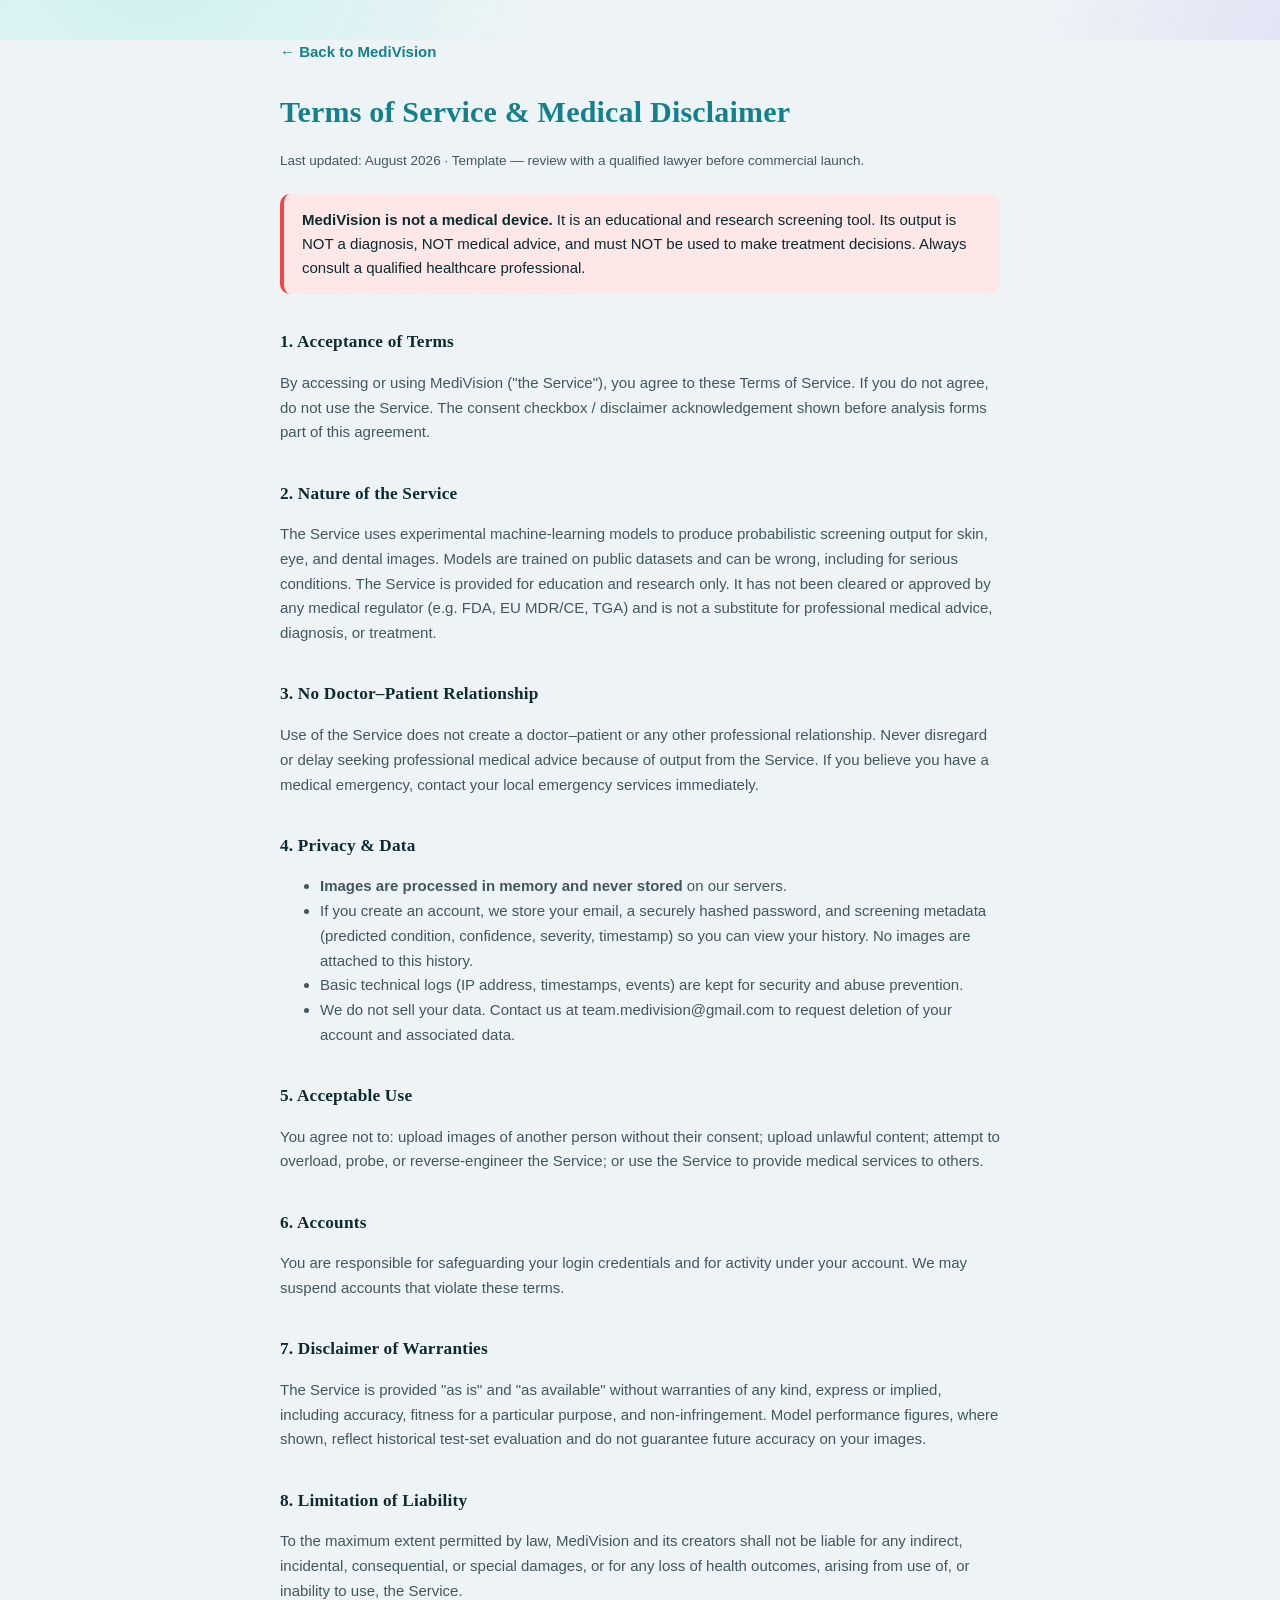
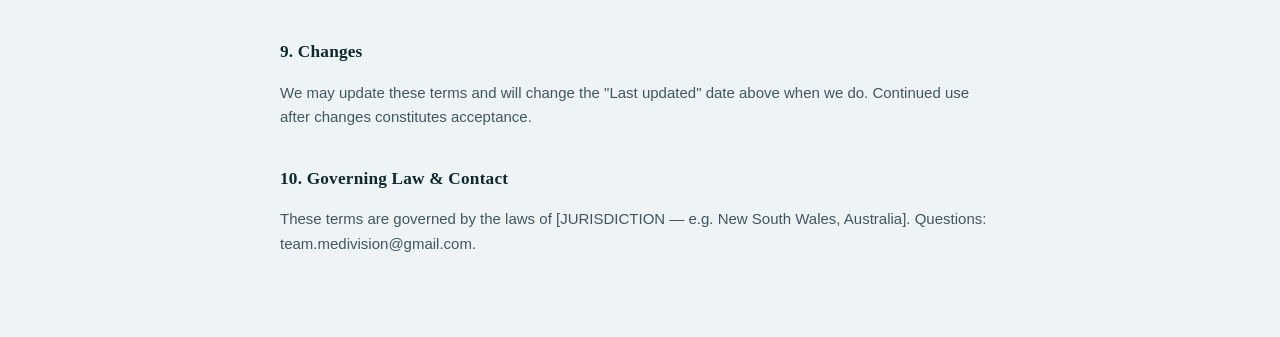
==== commit 50b02013: "team.medivision@gmail.com" ====
--- a/frontend/terms.html
+++ b/frontend/terms.html
@@ -57,7 +57,7 @@
       view your history. No images are attached to this history.</li>
       <li>Basic technical logs (IP address, timestamps, events) are kept for security and
       abuse prevention.</li>
-      <li>We do not sell your data. Contact us at [CONTACT EMAIL] to request deletion of
+      <li>We do not sell your data. Contact us at team.medivision@gmail.com to request deletion of
       your account and associated data.</li>
     </ul>
 
@@ -87,7 +87,7 @@
 
     <h2>10. Governing Law &amp; Contact</h2>
     <p>These terms are governed by the laws of [JURISDICTION — e.g. New South Wales,
-    Australia]. Questions: [CONTACT EMAIL].</p>
+    Australia]. Questions: team.medivision@gmail.com.</p>
   </div>
 </body>
 </html>
